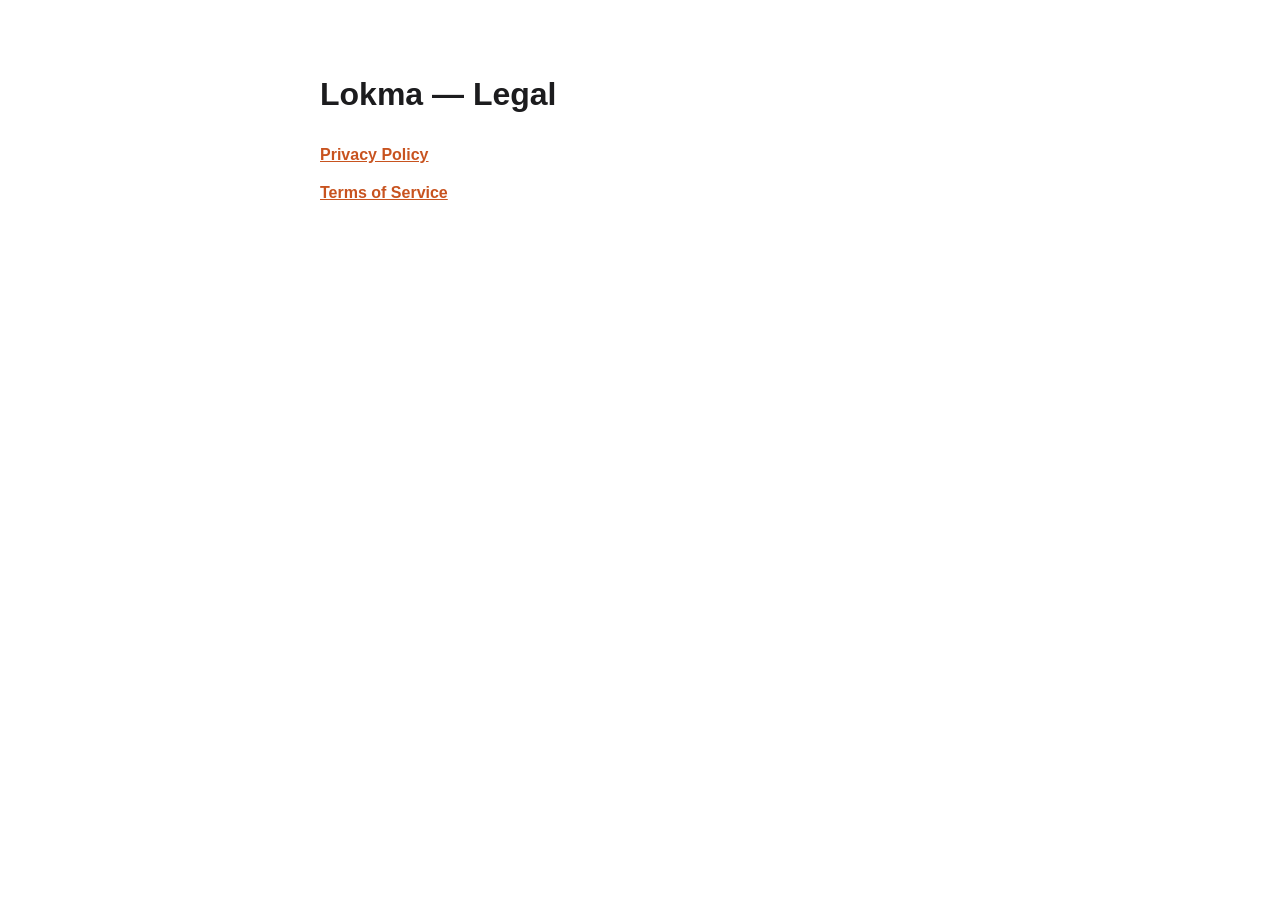
==== index.html @ 6fe27869 "Lokma legal pages (privacy + terms)" ====
<!DOCTYPE html><html lang="en"><head><meta charset="utf-8">
<meta name="viewport" content="width=device-width, initial-scale=1"><title>Lokma — Legal</title>
<style>body{font:16px/1.6 -apple-system,sans-serif;max-width:640px;margin:0 auto;padding:48px 22px;color:#1c1c1e}a{color:#c8531f;display:block;margin:12px 0;font-weight:600}</style></head>
<body><h1>Lokma — Legal</h1><a href="privacy.html">Privacy Policy</a><a href="terms.html">Terms of Service</a></body></html>
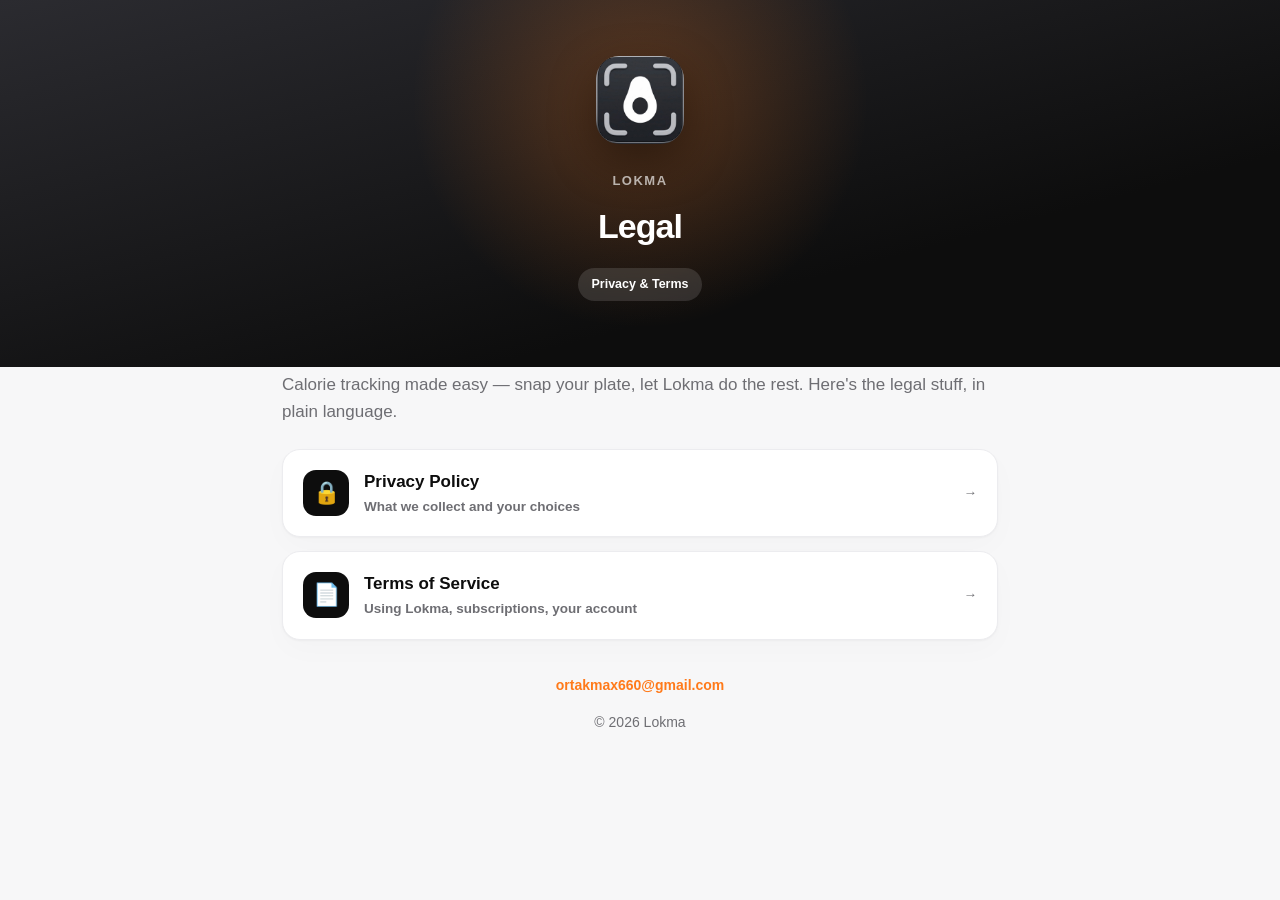
==== commit 03db9a10: "Premium redesign: branded hero, language toggle, card sections" ====
--- a/index.html
+++ b/index.html
@@ -1,4 +1,59 @@
-<!DOCTYPE html><html lang="en"><head><meta charset="utf-8">
-<meta name="viewport" content="width=device-width, initial-scale=1"><title>Lokma — Legal</title>
-<style>body{font:16px/1.6 -apple-system,sans-serif;max-width:640px;margin:0 auto;padding:48px 22px;color:#1c1c1e}a{color:#c8531f;display:block;margin:12px 0;font-weight:600}</style></head>
-<body><h1>Lokma — Legal</h1><a href="privacy.html">Privacy Policy</a><a href="terms.html">Terms of Service</a></body></html>
+<!DOCTYPE html>
+<html lang="en">
+<head>
+<meta charset="utf-8">
+<meta name="viewport" content="width=device-width, initial-scale=1">
+<meta name="theme-color" content="#0D0D0D">
+<title>Lokma — Legal</title>
+<link rel="icon" href="logo.png">
+<link rel="stylesheet" href="style.css">
+<style>
+  .links{display:grid;gap:14px;margin-top:8px}
+  .link{display:flex;align-items:center;gap:15px;background:var(--card);border:1px solid var(--line);
+    border-radius:18px;padding:18px 20px;box-shadow:0 1px 2px rgba(0,0,0,.035),0 10px 30px rgba(0,0,0,.02);transition:.18s}
+  .link:hover{transform:translateY(-2px);box-shadow:0 14px 34px rgba(0,0,0,.08);text-decoration:none}
+  .link .ic{flex:none;width:46px;height:46px;border-radius:13px;background:var(--ink);color:#fff;display:grid;place-items:center;font-size:22px}
+  .link b{display:block;color:var(--ink);font-size:17px}
+  .link span{color:var(--muted);font-size:13.5px}
+  .link .arw{margin-left:auto;color:var(--muted);font-weight:800}
+</style>
+</head>
+<body data-lang="en">
+
+<header class="hero">
+  <div class="glow"></div>
+  <img class="logo" src="logo.png" alt="Lokma">
+  <div class="brand">Lokma</div>
+  <h1>Legal</h1>
+  <span class="updated" data-l="en">Privacy &amp; Terms</span>
+  <span class="updated" data-l="tr">Gizlilik &amp; Koşullar</span>
+</header>
+
+<main class="wrap">
+  <p class="intro" data-l="en">Calorie tracking made easy — snap your plate, let Lokma do the rest. Here's the legal stuff, in plain language.</p>
+  <p class="intro" data-l="tr">Kalori takibi artık kolay — tabağının fotoğrafını çek, gerisini Lokma halletsin. İşte yasal kısım, sade bir dille.</p>
+
+  <div class="links">
+    <a class="link" href="privacy.html">
+      <span class="ic">🔒</span>
+      <span><b>Privacy Policy</b><span data-l="en">What we collect and your choices</span><span data-l="tr">Ne topluyoruz ve seçeneklerin</span></span>
+      <span class="arw">→</span>
+    </a>
+    <a class="link" href="terms.html">
+      <span class="ic">📄</span>
+      <span><b>Terms of Service</b><span data-l="en">Using Lokma, subscriptions, your account</span><span data-l="tr">Kullanım, abonelik, hesabın</span></span>
+      <span class="arw">→</span>
+    </a>
+  </div>
+</main>
+
+<footer class="foot">
+  <a href="mailto:ortakmax660@gmail.com">ortakmax660@gmail.com</a>
+  <p>© 2026 Lokma</p>
+</footer>
+
+<script>
+if((navigator.language||'').slice(0,2)==='tr'){document.body.dataset.lang='tr';document.documentElement.lang='tr';}
+</script>
+</body>
+</html>
--- a/style.css
+++ b/style.css
@@ -0,0 +1,55 @@
+:root{
+  --ink:#0D0D0D; --ink2:#1C1C1E; --muted:#6E6E73; --line:#ECECEF;
+  --accent:#FF7A1A; --green:#16A34A; --bg:#F7F7F8; --card:#FFFFFF;
+}
+*{box-sizing:border-box}
+html{scroll-behavior:smooth}
+body{margin:0;font:16px/1.65 -apple-system,BlinkMacSystemFont,"Segoe UI",Roboto,Helvetica,Arial,sans-serif;
+  color:var(--ink);background:var(--bg);-webkit-font-smoothing:antialiased}
+.wrap{max-width:760px;margin:0 auto;padding:0 22px}
+
+/* hero */
+.hero{background:linear-gradient(165deg,#2B2B30 0%,#0D0D0D 70%);color:#fff;text-align:center;
+  padding:56px 22px 66px;position:relative;overflow:hidden}
+.hero .glow{position:absolute;top:-160px;left:50%;transform:translateX(-50%);width:520px;height:520px;
+  background:radial-gradient(circle,rgba(255,122,26,.28),transparent 62%);pointer-events:none}
+.logo{width:88px;height:88px;border-radius:23px;box-shadow:0 16px 46px rgba(0,0,0,.45);position:relative}
+.brand{font-size:13px;font-weight:800;letter-spacing:1.5px;opacity:.65;margin-top:18px;text-transform:uppercase}
+.hero h1{font-size:34px;font-weight:800;letter-spacing:-1px;margin:6px 0 14px;position:relative}
+.updated{display:inline-block;font-size:12.5px;font-weight:600;color:#fff;background:rgba(255,255,255,.13);
+  padding:6px 13px;border-radius:999px;backdrop-filter:blur(6px)}
+.langs{display:flex;gap:6px;justify-content:center;margin-top:24px;position:relative}
+.langs button{font:700 14px/1 inherit;color:#fff;background:rgba(255,255,255,.13);border:0;
+  padding:10px 20px;border-radius:999px;cursor:pointer;transition:.18s}
+.langs button.on{background:#fff;color:var(--ink)}
+
+/* content */
+main{padding:30px 0 70px}
+.intro{font-size:17px;color:var(--muted);margin:4px 0 24px;line-height:1.6}
+.card{background:var(--card);border:1px solid var(--line);border-radius:20px;padding:22px 24px;margin:14px 0;
+  box-shadow:0 1px 2px rgba(0,0,0,.035),0 10px 30px rgba(0,0,0,.02)}
+.card h2{display:flex;align-items:center;gap:11px;font-size:18px;margin:0 0 6px;letter-spacing:-.3px}
+.card h2 .ic{flex:none;width:34px;height:34px;border-radius:10px;display:grid;place-items:center;font-size:17px;background:#FFF3E9}
+.card p{margin:8px 0;color:#2A2A2E}
+.card ul{margin:8px 0 4px;padding-left:20px}
+.card li{margin:7px 0;color:#2A2A2E}
+.card strong{color:var(--ink);font-weight:700}
+.pill{display:inline-block;background:#EAFBF0;color:var(--green);font-size:12px;font-weight:800;
+  padding:3px 9px;border-radius:7px;margin-left:4px}
+a{color:var(--accent);font-weight:600;text-decoration:none}
+a:hover{text-decoration:underline}
+
+/* highlight banner */
+.banner{display:flex;gap:13px;align-items:center;background:linear-gradient(135deg,#FFF7EF,#FFFFFF);
+  border:1px solid #FFE3C7;border-radius:18px;padding:16px 18px;margin:6px 0 22px}
+.banner .b-ic{flex:none;width:40px;height:40px;border-radius:12px;background:var(--ink);color:#fff;display:grid;place-items:center;font-size:20px}
+.banner b{display:block;font-size:15px}
+.banner span{font-size:13.5px;color:var(--muted)}
+
+.foot{text-align:center;color:var(--muted);font-size:14px;padding:34px 22px 70px}
+.foot a{margin:0 8px}
+.foot .mark{width:30px;height:30px;border-radius:9px;vertical-align:middle;margin-bottom:8px;display:inline-block}
+
+body[data-lang="en"] [data-l="tr"]{display:none}
+body[data-lang="tr"] [data-l="en"]{display:none}
+@media(max-width:520px){.hero h1{font-size:27px}.hero{padding:44px 20px 54px}.card{padding:20px}}
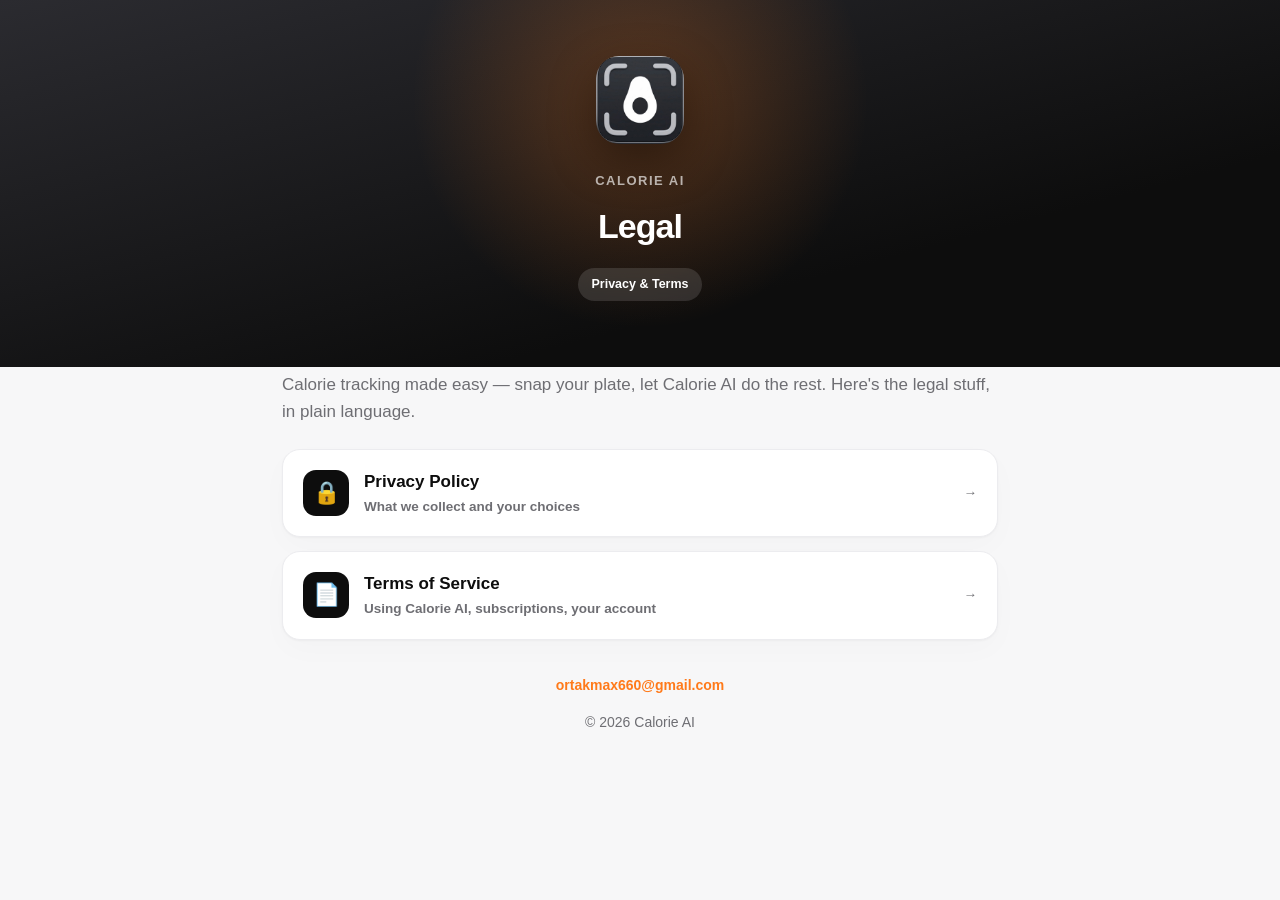
==== commit 17e246ee: "Rebrand: Lokma → Calorie AI" ====
--- a/index.html
+++ b/index.html
@@ -4,7 +4,7 @@
 <meta charset="utf-8">
 <meta name="viewport" content="width=device-width, initial-scale=1">
 <meta name="theme-color" content="#0D0D0D">
-<title>Lokma — Legal</title>
+<title>Calorie AI — Legal</title>
 <link rel="icon" href="logo.png">
 <link rel="stylesheet" href="style.css">
 <style>
@@ -22,16 +22,16 @@
 
 <header class="hero">
   <div class="glow"></div>
-  <img class="logo" src="logo.png" alt="Lokma">
-  <div class="brand">Lokma</div>
+  <img class="logo" src="logo.png" alt="Calorie AI">
+  <div class="brand">Calorie AI</div>
   <h1>Legal</h1>
   <span class="updated" data-l="en">Privacy &amp; Terms</span>
   <span class="updated" data-l="tr">Gizlilik &amp; Koşullar</span>
 </header>
 
 <main class="wrap">
-  <p class="intro" data-l="en">Calorie tracking made easy — snap your plate, let Lokma do the rest. Here's the legal stuff, in plain language.</p>
-  <p class="intro" data-l="tr">Kalori takibi artık kolay — tabağının fotoğrafını çek, gerisini Lokma halletsin. İşte yasal kısım, sade bir dille.</p>
+  <p class="intro" data-l="en">Calorie tracking made easy — snap your plate, let Calorie AI do the rest. Here's the legal stuff, in plain language.</p>
+  <p class="intro" data-l="tr">Kalori takibi artık kolay — tabağının fotoğrafını çek, gerisini Calorie AI halletsin. İşte yasal kısım, sade bir dille.</p>
 
   <div class="links">
     <a class="link" href="privacy.html">
@@ -41,7 +41,7 @@
     </a>
     <a class="link" href="terms.html">
       <span class="ic">📄</span>
-      <span><b>Terms of Service</b><span data-l="en">Using Lokma, subscriptions, your account</span><span data-l="tr">Kullanım, abonelik, hesabın</span></span>
+      <span><b>Terms of Service</b><span data-l="en">Using Calorie AI, subscriptions, your account</span><span data-l="tr">Kullanım, abonelik, hesabın</span></span>
       <span class="arw">→</span>
     </a>
   </div>
@@ -49,7 +49,7 @@
 
 <footer class="foot">
   <a href="mailto:ortakmax660@gmail.com">ortakmax660@gmail.com</a>
-  <p>© 2026 Lokma</p>
+  <p>© 2026 Calorie AI</p>
 </footer>
 
 <script>
